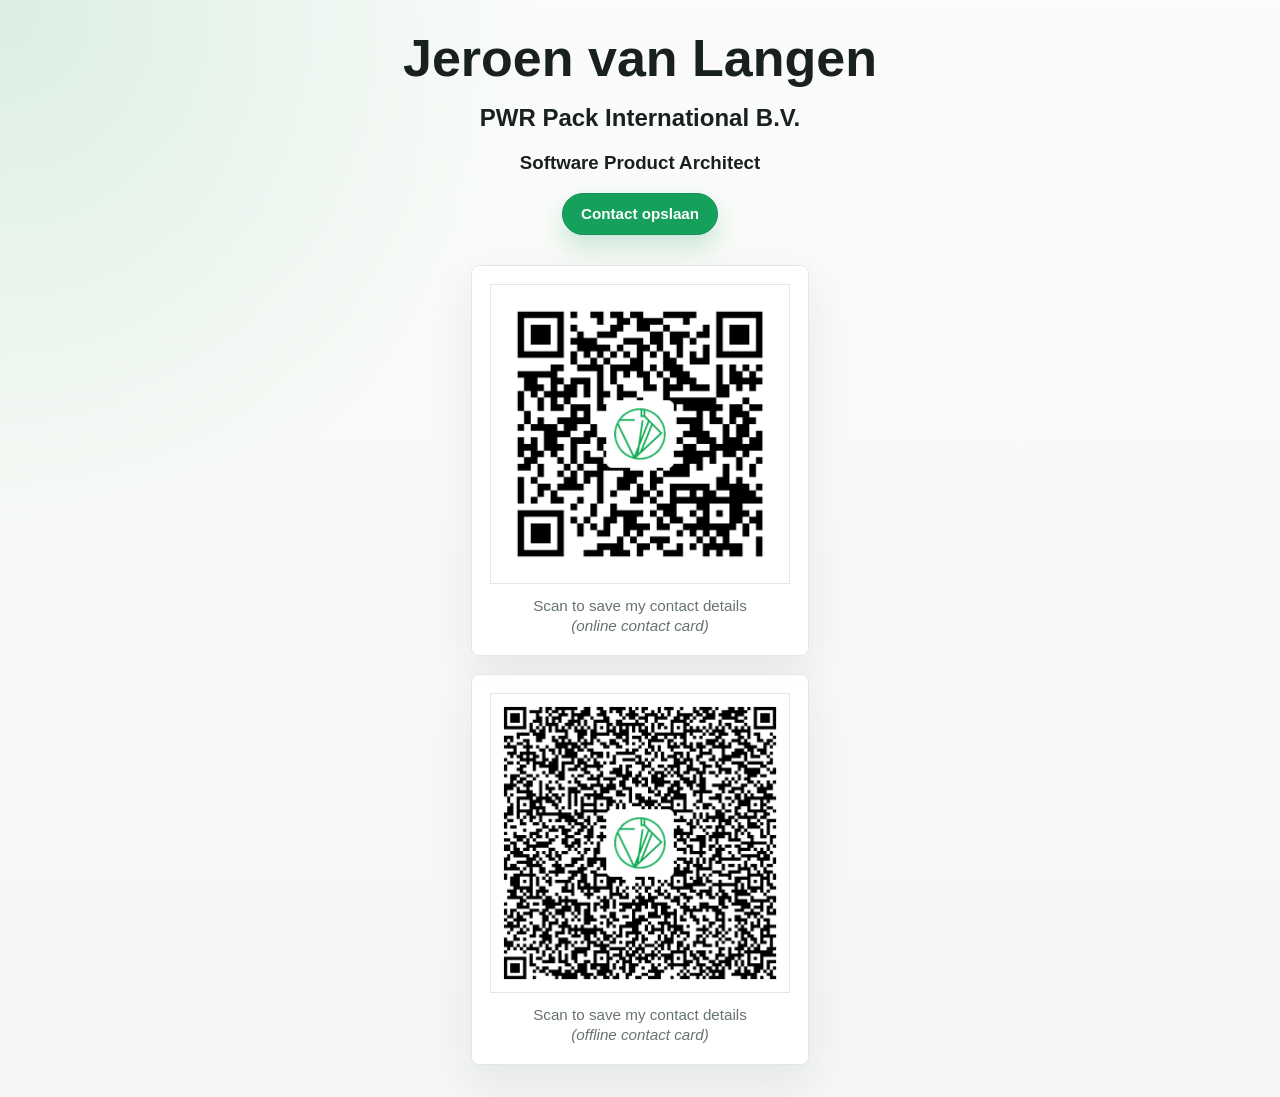
==== docs/pwr/index.html @ 6c3cea48 "Company/title added to site" ====
<!doctype html>
<html lang="nl">
<head>
  <meta charset="utf-8">
  <meta name="viewport" content="width=device-width, initial-scale=1">
  <title>Contactgegevens – Jeroen van Langen</title>
  <style>
    :root {
      color-scheme: light;
      --background: #f5f7f4;
      --surface: #ffffff;
      --text: #18211c;
      --muted: #66746c;
      --accent: #15a05c;
      --border: #dfe8e2;
    }

    * {
      box-sizing: border-box;
    }

    body {
      min-height: 100vh;
      margin: 0;
      display: grid;
      place-items: center;
      padding: 32px 18px;
      background:
        radial-gradient(circle at top left, rgba(21, 160, 92, 0.14), transparent 34rem),
        linear-gradient(180deg, #fbfcfa 0%, var(--background) 100%);
      color: var(--text);
      font-family: "Aptos", "Segoe UI", sans-serif;
    }

    main {
      width: min(100%, 760px);
      text-align: center;
    }

    h1 {
      margin: 0;
      font-size: clamp(2rem, 6vw, 3.25rem);
      line-height: 1;
      font-weight: 700;
    }

    .actions {
      margin: 18px 0 30px;
    }

    .button {
      display: inline-flex;
      align-items: center;
      justify-content: center;
      min-height: 42px;
      padding: 0 18px;
      border: 1px solid color-mix(in srgb, var(--accent), black 8%);
      border-radius: 999px;
      background: var(--accent);
      color: white;
      font-size: 0.95rem;
      font-weight: 650;
      text-decoration: none;
      box-shadow: 0 12px 26px rgba(21, 160, 92, 0.22);
    }

    .qr-grid {
      display: grid;
      grid-template-columns: minmax(0, 1fr);
      gap: 18px;
      align-items: start;
      width: min(100%, 338px);
      margin: 0 auto;
    }

    figure {
      margin: 0;
      padding: 18px;
      border: 1px solid var(--border);
      border-radius: 8px;
      background: color-mix(in srgb, var(--surface), transparent 4%);
      box-shadow: 0 18px 45px rgba(24, 33, 28, 0.08);
    }

    figure img {
      display: block;
      width: min(100%, 300px);
      height: auto;
      margin: 0 auto;
      border: 1px solid var(--border);
    }

    figcaption {
      margin-top: 12px;
      color: var(--muted);
      font-size: 0.95rem;
      line-height: 1.35;
    }
  </style>
</head>
<body>
  <main>
    <h1>Jeroen van Langen</h1>
    <h2>PWR Pack International B.V.</h2>
    <h3>Software Product Architect</h3>
    <p class="actions"><a class="button" href="pwrpack.vcf">Contact opslaan</a></p>

    <section class="qr-grid" aria-label="QR-codes">
      <figure>
        <img src="vcard-url.png" alt="QR-code naar vCard URL" width="300" height="300">
        <figcaption>Scan to save my contact details<br/><i>(online contact card)</i></figcaption>
        
      </figure>

      <figure>
        <img src="vcard.png" alt="QR-code met vCard gegevens" width="300" height="300">
                <figcaption>Scan to save my contact details<br/><i>(offline contact card)</i></figcaption>
      </figure>
    </section>
  </main>
</body>
</html>
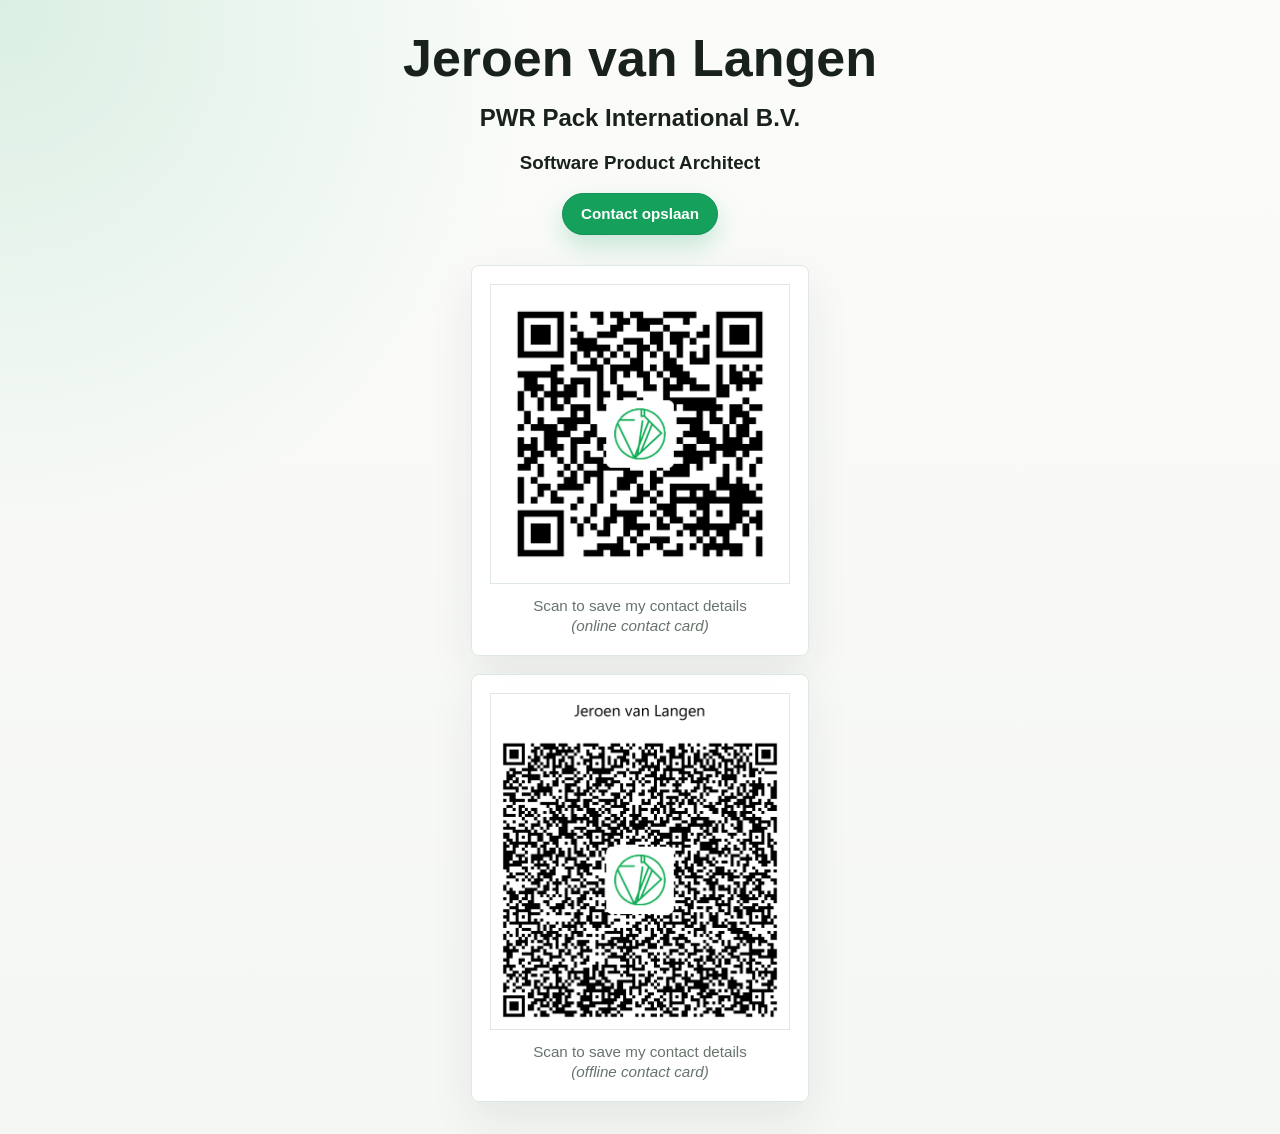
==== commit 3d44dc25: "added some missing files" ====
--- a/docs/pwr/index.html
+++ b/docs/pwr/index.html
@@ -3,6 +3,8 @@
 <head>
   <meta charset="utf-8">
   <meta name="viewport" content="width=device-width, initial-scale=1">
+  <link rel="manifest" href="manifest.webmanifest">
+  <meta name="theme-color" content="#15a05c">
   <title>Contactgegevens – Jeroen van Langen</title>
   <style>
     :root {
@@ -118,5 +120,8 @@
       </figure>
     </section>
   </main>
+  <script>
+  navigator.serviceWorker.register("sw.js");
+</script>
 </body>
 </html>
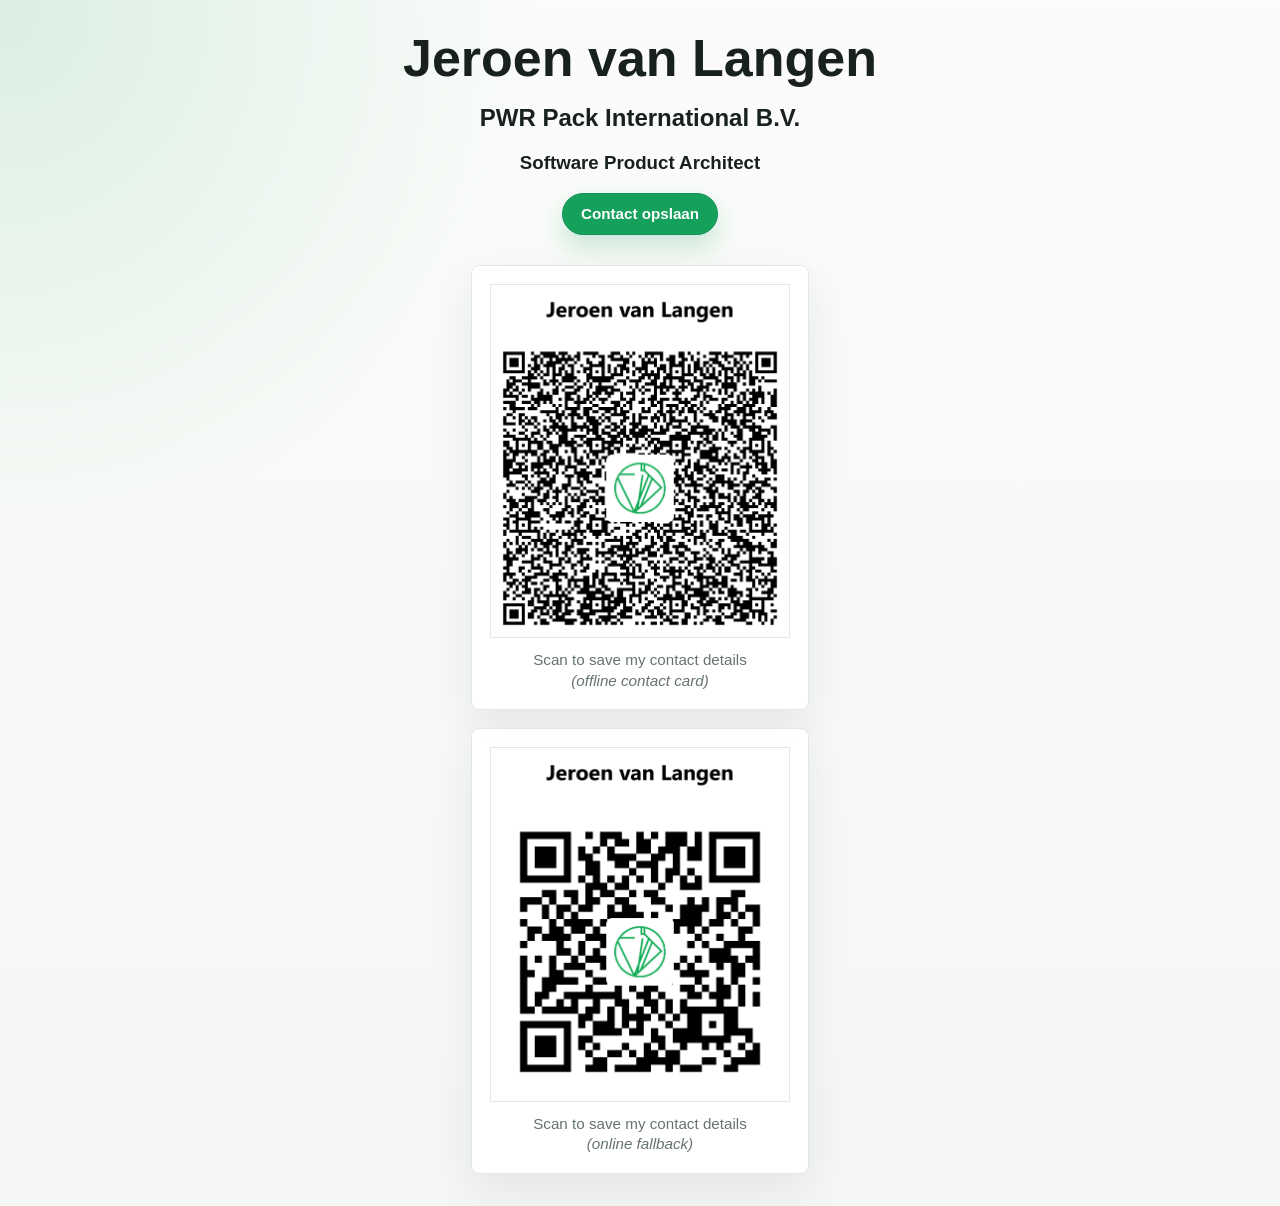
==== commit 612694cd: "Update PWR contact QR and vCard" ====
--- a/docs/pwr/index.html
+++ b/docs/pwr/index.html
@@ -105,18 +105,17 @@
     <h1>Jeroen van Langen</h1>
     <h2>PWR Pack International B.V.</h2>
     <h3>Software Product Architect</h3>
-    <p class="actions"><a class="button" href="pwrpack.vcf">Contact opslaan</a></p>
+    <p class="actions"><a class="button" href="pwr.vcf">Contact opslaan</a></p>
 
     <section class="qr-grid" aria-label="QR-codes">
       <figure>
-        <img src="vcard-url.png" alt="QR-code naar vCard URL" width="300" height="300">
-        <figcaption>Scan to save my contact details<br/><i>(online contact card)</i></figcaption>
-        
+        <img src="vcard.png" alt="Offline QR-code met vCard-gegevens" width="300" height="355">
+        <figcaption>Scan to save my contact details<br/><i>(offline contact card)</i></figcaption>
       </figure>
 
       <figure>
-        <img src="vcard.png" alt="QR-code met vCard gegevens" width="300" height="300">
-                <figcaption>Scan to save my contact details<br/><i>(offline contact card)</i></figcaption>
+        <img src="vcard-url.png" alt="Online QR-code naar vCard URL" width="300" height="355">
+        <figcaption>Scan to save my contact details<br/><i>(online fallback)</i></figcaption>
       </figure>
     </section>
   </main>
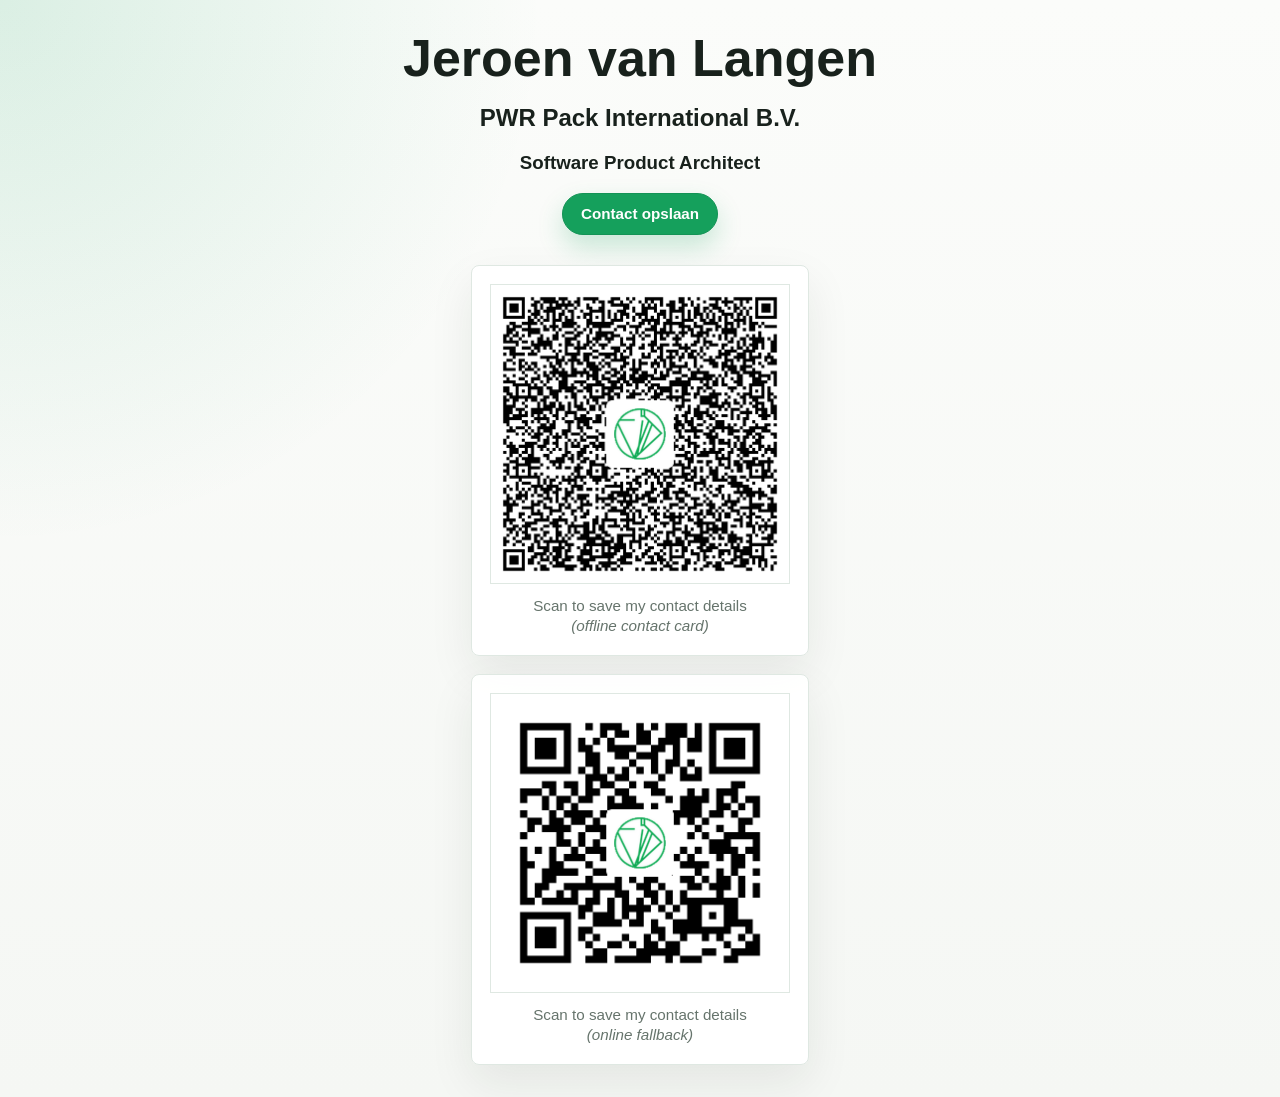
==== commit 3fee7790: "Remove names from QR images" ====
--- a/docs/pwr/index.html
+++ b/docs/pwr/index.html
@@ -109,18 +109,18 @@
 
     <section class="qr-grid" aria-label="QR-codes">
       <figure>
-        <img src="vcard.png" alt="Offline QR-code met vCard-gegevens" width="300" height="355">
+        <img src="vcard.png" alt="Offline QR-code met vCard-gegevens" width="300" height="300">
         <figcaption>Scan to save my contact details<br/><i>(offline contact card)</i></figcaption>
       </figure>
 
       <figure>
-        <img src="vcard-url.png" alt="Online QR-code naar vCard URL" width="300" height="355">
+        <img src="vcard-url.png" alt="Online QR-code naar vCard URL" width="300" height="300">
         <figcaption>Scan to save my contact details<br/><i>(online fallback)</i></figcaption>
       </figure>
     </section>
   </main>
   <script>
-  navigator.serviceWorker.register("sw.js");
+  navigator.serviceWorker.register("sw.js?v=6", { updateViaCache: "none" });
 </script>
 </body>
 </html>
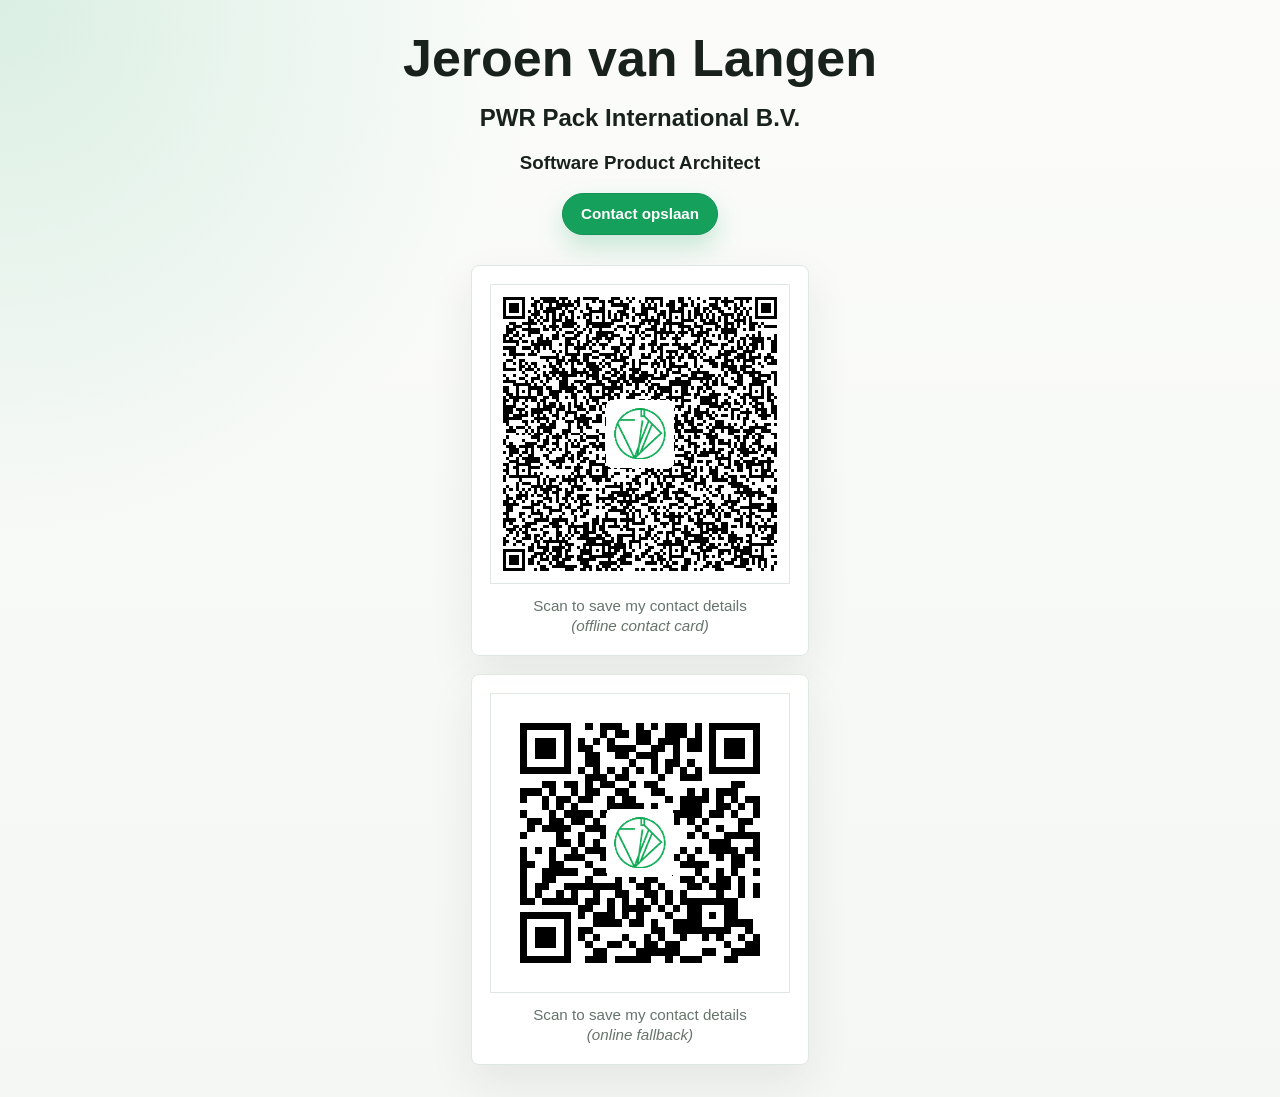
==== commit c2bbc30b: "Update index.html" ====
--- a/docs/pwr/index.html
+++ b/docs/pwr/index.html
@@ -82,6 +82,7 @@
       border-radius: 8px;
       background: color-mix(in srgb, var(--surface), transparent 4%);
       box-shadow: 0 18px 45px rgba(24, 33, 28, 0.08);
+      image-rendering: pixelated;
     }
 
     figure img {
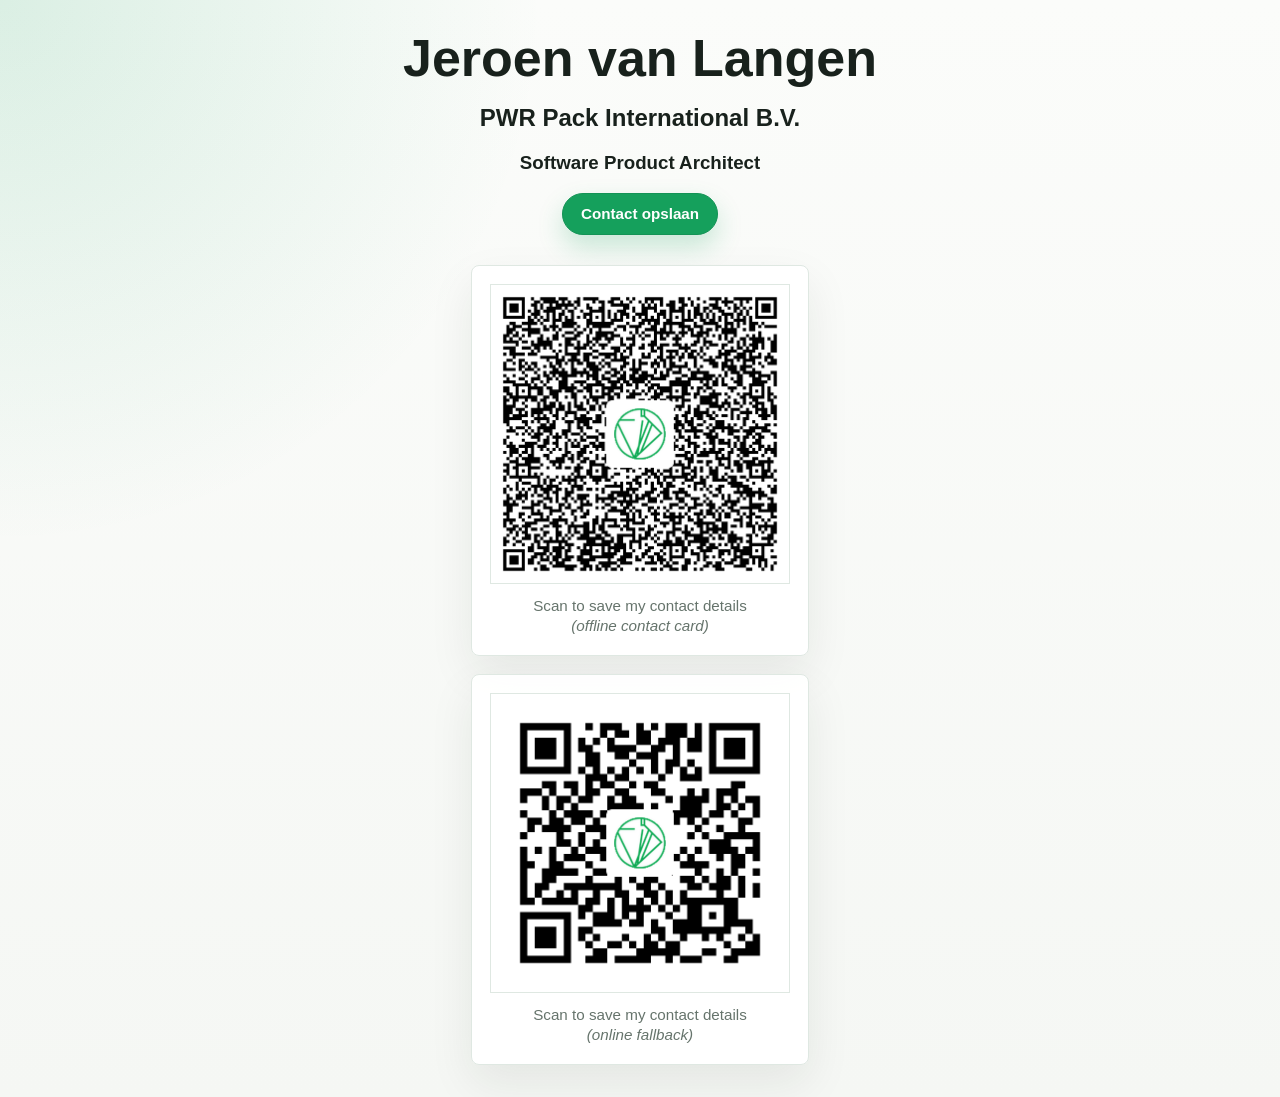
==== commit 7d0f5c7f: "css creation" ====
--- a/docs/pwr/index.html
+++ b/docs/pwr/index.html
@@ -4,102 +4,9 @@
   <meta charset="utf-8">
   <meta name="viewport" content="width=device-width, initial-scale=1">
   <link rel="manifest" href="manifest.webmanifest">
+  <link rel="stylesheet" href="styles.css">
   <meta name="theme-color" content="#15a05c">
   <title>Contactgegevens – Jeroen van Langen</title>
-  <style>
-    :root {
-      color-scheme: light;
-      --background: #f5f7f4;
-      --surface: #ffffff;
-      --text: #18211c;
-      --muted: #66746c;
-      --accent: #15a05c;
-      --border: #dfe8e2;
-    }
-
-    * {
-      box-sizing: border-box;
-    }
-
-    body {
-      min-height: 100vh;
-      margin: 0;
-      display: grid;
-      place-items: center;
-      padding: 32px 18px;
-      background:
-        radial-gradient(circle at top left, rgba(21, 160, 92, 0.14), transparent 34rem),
-        linear-gradient(180deg, #fbfcfa 0%, var(--background) 100%);
-      color: var(--text);
-      font-family: "Aptos", "Segoe UI", sans-serif;
-    }
-
-    main {
-      width: min(100%, 760px);
-      text-align: center;
-    }
-
-    h1 {
-      margin: 0;
-      font-size: clamp(2rem, 6vw, 3.25rem);
-      line-height: 1;
-      font-weight: 700;
-    }
-
-    .actions {
-      margin: 18px 0 30px;
-    }
-
-    .button {
-      display: inline-flex;
-      align-items: center;
-      justify-content: center;
-      min-height: 42px;
-      padding: 0 18px;
-      border: 1px solid color-mix(in srgb, var(--accent), black 8%);
-      border-radius: 999px;
-      background: var(--accent);
-      color: white;
-      font-size: 0.95rem;
-      font-weight: 650;
-      text-decoration: none;
-      box-shadow: 0 12px 26px rgba(21, 160, 92, 0.22);
-    }
-
-    .qr-grid {
-      display: grid;
-      grid-template-columns: minmax(0, 1fr);
-      gap: 18px;
-      align-items: start;
-      width: min(100%, 338px);
-      margin: 0 auto;
-    }
-
-    figure {
-      margin: 0;
-      padding: 18px;
-      border: 1px solid var(--border);
-      border-radius: 8px;
-      background: color-mix(in srgb, var(--surface), transparent 4%);
-      box-shadow: 0 18px 45px rgba(24, 33, 28, 0.08);
-      image-rendering: pixelated;
-    }
-
-    figure img {
-      display: block;
-      width: min(100%, 300px);
-      height: auto;
-      margin: 0 auto;
-      border: 1px solid var(--border);
-    }
-
-    figcaption {
-      margin-top: 12px;
-      color: var(--muted);
-      font-size: 0.95rem;
-      line-height: 1.35;
-    }
-  </style>
 </head>
 <body>
   <main>
--- a/docs/pwr/styles.css
+++ b/docs/pwr/styles.css
@@ -0,0 +1,91 @@
+:root {
+  color-scheme: light;
+  --background: #f5f7f4;
+  --surface: #ffffff;
+  --text: #18211c;
+  --muted: #66746c;
+  --accent: #15a05c;
+  --border: #dfe8e2;
+}
+
+* {
+  box-sizing: border-box;
+}
+
+body {
+  min-height: 100vh;
+  margin: 0;
+  display: grid;
+  place-items: center;
+  padding: 32px 18px;
+  background:
+    radial-gradient(circle at top left, rgba(21, 160, 92, 0.14), transparent 34rem),
+    linear-gradient(180deg, #fbfcfa 0%, var(--background) 100%);
+  color: var(--text);
+  font-family: "Aptos", "Segoe UI", sans-serif;
+}
+
+main {
+  width: min(100%, 760px);
+  text-align: center;
+}
+
+h1 {
+  margin: 0;
+  font-size: clamp(2rem, 6vw, 3.25rem);
+  line-height: 1;
+  font-weight: 700;
+}
+
+.actions {
+  margin: 18px 0 30px;
+}
+
+.button {
+  display: inline-flex;
+  align-items: center;
+  justify-content: center;
+  min-height: 42px;
+  padding: 0 18px;
+  border: 1px solid color-mix(in srgb, var(--accent), black 8%);
+  border-radius: 999px;
+  background: var(--accent);
+  color: white;
+  font-size: 0.95rem;
+  font-weight: 650;
+  text-decoration: none;
+  box-shadow: 0 12px 26px rgba(21, 160, 92, 0.22);
+}
+
+.qr-grid {
+  display: grid;
+  grid-template-columns: minmax(0, 1fr);
+  gap: 18px;
+  align-items: start;
+  width: min(100%, 338px);
+  margin: 0 auto;
+}
+
+figure {
+  margin: 0;
+  padding: 18px;
+  border: 1px solid var(--border);
+  border-radius: 8px;
+  background: color-mix(in srgb, var(--surface), transparent 4%);
+  box-shadow: 0 18px 45px rgba(24, 33, 28, 0.08);
+}
+
+figure img {
+  display: block;
+  width: min(100%, 300px);
+  height: auto;
+  margin: 0 auto;
+  border: 1px solid var(--border);
+}
+
+figcaption {
+  margin-top: 12px;
+  color: var(--muted);
+  font-size: 0.95rem;
+  line-height: 1.35;
+}
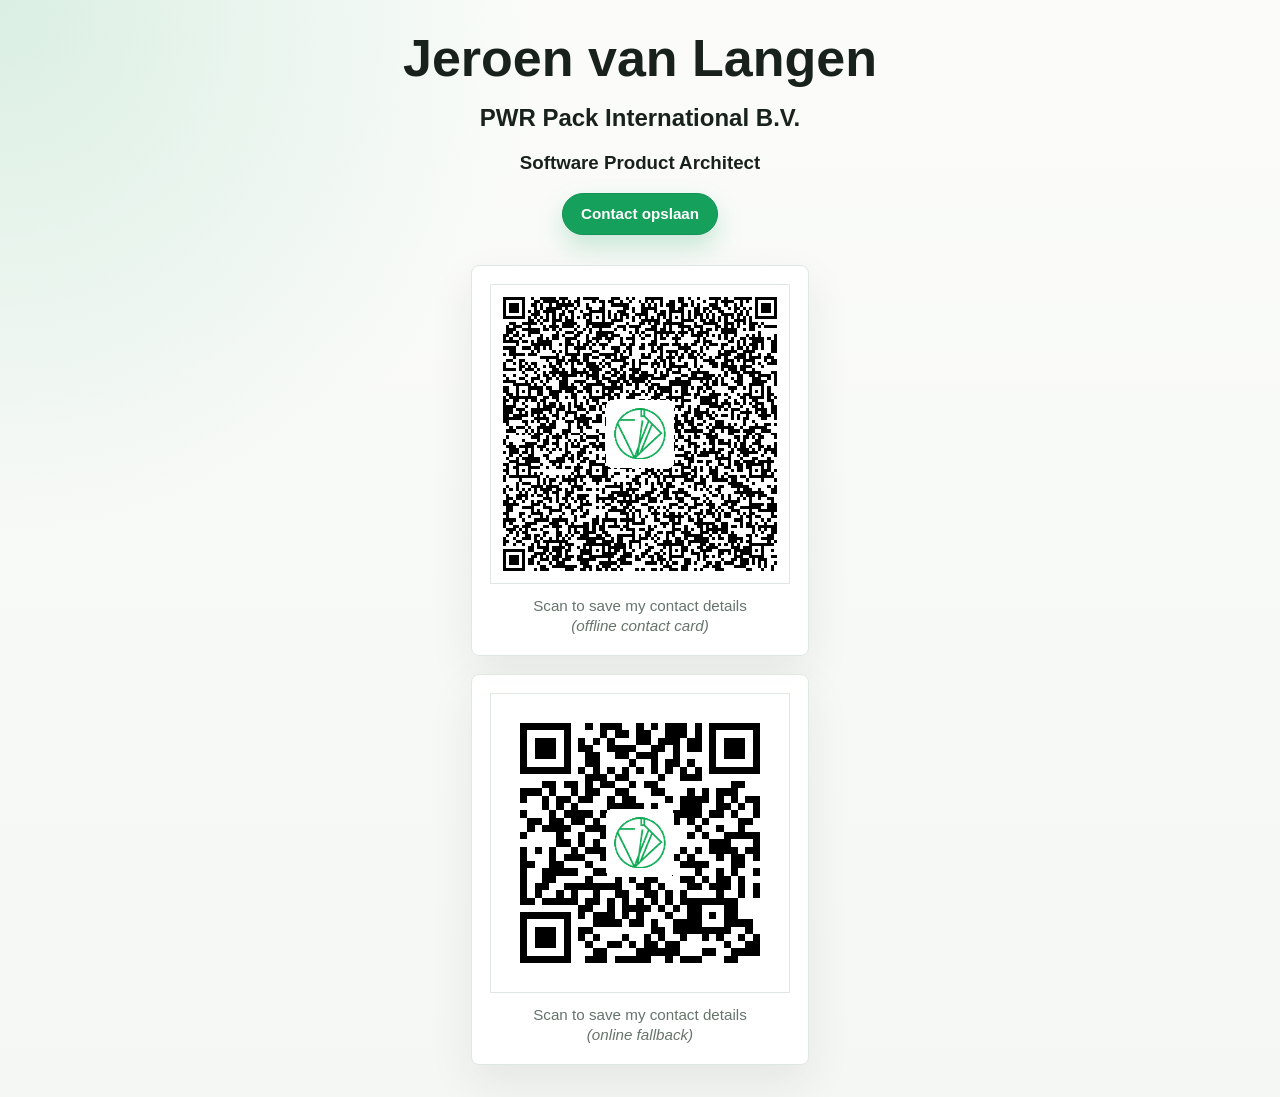
==== commit 4698e367: "Merge branch 'main' of https://github.com/vanlangenlabs/vanlangenlabs.github.io" ====
--- a/docs/pwr/index.html
+++ b/docs/pwr/index.html
@@ -4,9 +4,102 @@
   <meta charset="utf-8">
   <meta name="viewport" content="width=device-width, initial-scale=1">
   <link rel="manifest" href="manifest.webmanifest">
-  <link rel="stylesheet" href="styles.css">
   <meta name="theme-color" content="#15a05c">
   <title>Contactgegevens – Jeroen van Langen</title>
+  <style>
+    :root {
+      color-scheme: light;
+      --background: #f5f7f4;
+      --surface: #ffffff;
+      --text: #18211c;
+      --muted: #66746c;
+      --accent: #15a05c;
+      --border: #dfe8e2;
+    }
+
+    * {
+      box-sizing: border-box;
+    }
+
+    body {
+      min-height: 100vh;
+      margin: 0;
+      display: grid;
+      place-items: center;
+      padding: 32px 18px;
+      background:
+        radial-gradient(circle at top left, rgba(21, 160, 92, 0.14), transparent 34rem),
+        linear-gradient(180deg, #fbfcfa 0%, var(--background) 100%);
+      color: var(--text);
+      font-family: "Aptos", "Segoe UI", sans-serif;
+    }
+
+    main {
+      width: min(100%, 760px);
+      text-align: center;
+    }
+
+    h1 {
+      margin: 0;
+      font-size: clamp(2rem, 6vw, 3.25rem);
+      line-height: 1;
+      font-weight: 700;
+    }
+
+    .actions {
+      margin: 18px 0 30px;
+    }
+
+    .button {
+      display: inline-flex;
+      align-items: center;
+      justify-content: center;
+      min-height: 42px;
+      padding: 0 18px;
+      border: 1px solid color-mix(in srgb, var(--accent), black 8%);
+      border-radius: 999px;
+      background: var(--accent);
+      color: white;
+      font-size: 0.95rem;
+      font-weight: 650;
+      text-decoration: none;
+      box-shadow: 0 12px 26px rgba(21, 160, 92, 0.22);
+    }
+
+    .qr-grid {
+      display: grid;
+      grid-template-columns: minmax(0, 1fr);
+      gap: 18px;
+      align-items: start;
+      width: min(100%, 338px);
+      margin: 0 auto;
+    }
+
+    figure {
+      margin: 0;
+      padding: 18px;
+      border: 1px solid var(--border);
+      border-radius: 8px;
+      background: color-mix(in srgb, var(--surface), transparent 4%);
+      box-shadow: 0 18px 45px rgba(24, 33, 28, 0.08);
+      image-rendering: pixelated;
+    }
+
+    figure img {
+      display: block;
+      width: min(100%, 300px);
+      height: auto;
+      margin: 0 auto;
+      border: 1px solid var(--border);
+    }
+
+    figcaption {
+      margin-top: 12px;
+      color: var(--muted);
+      font-size: 0.95rem;
+      line-height: 1.35;
+    }
+  </style>
 </head>
 <body>
   <main>
